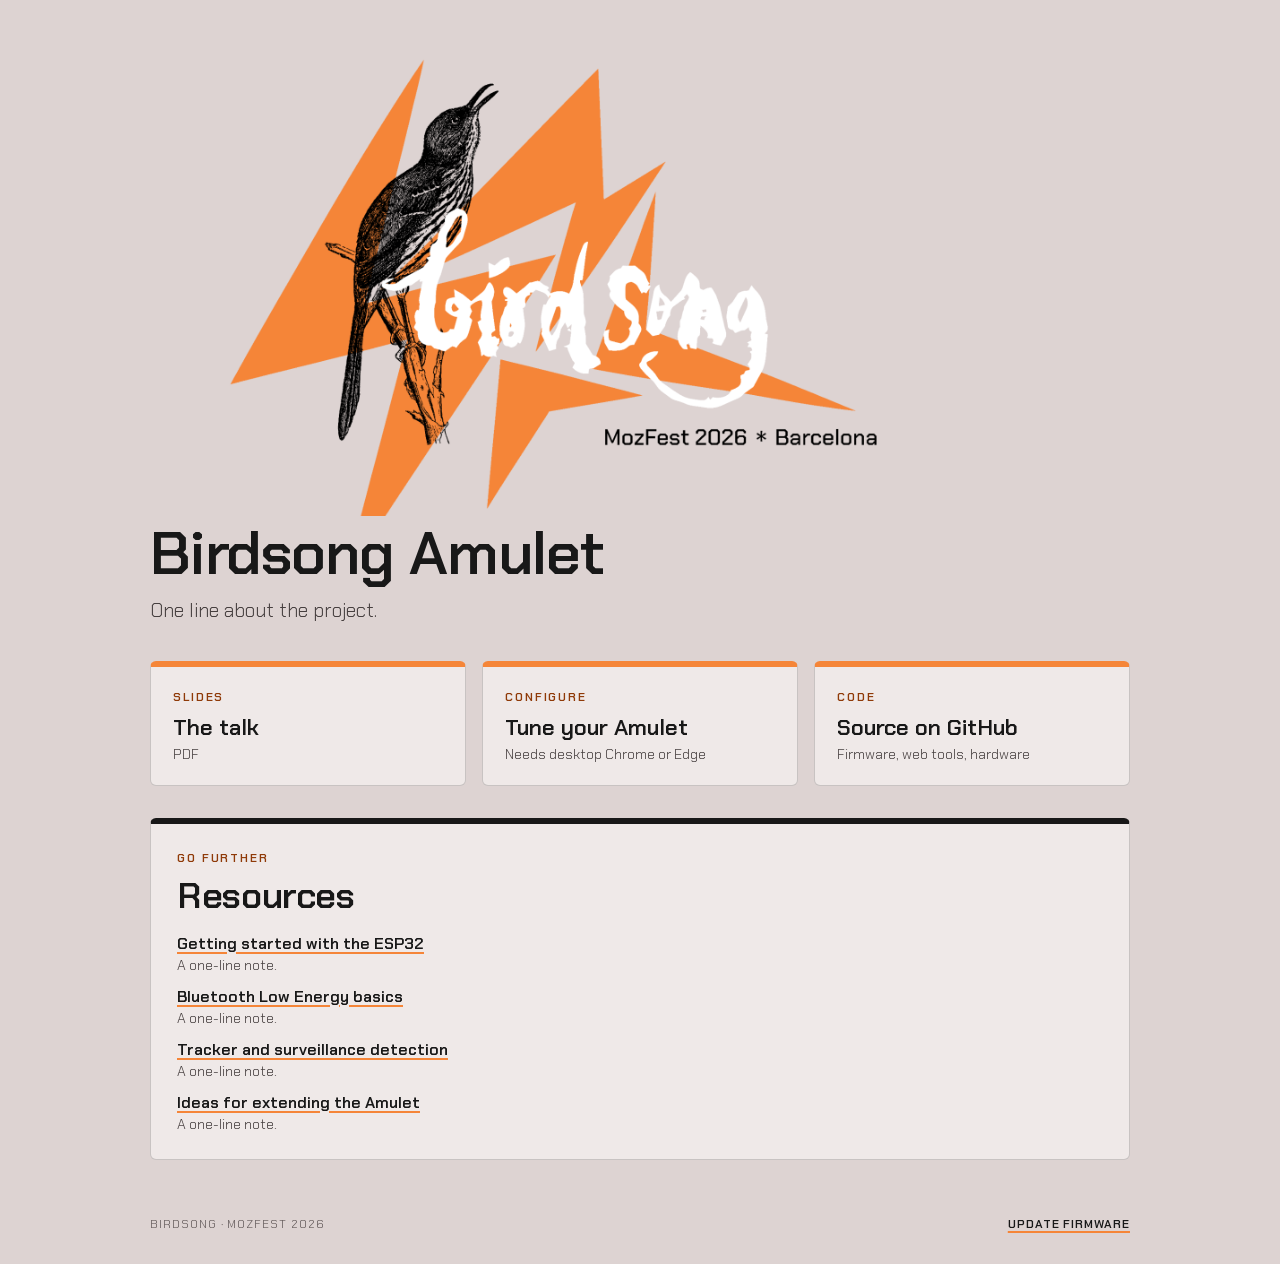
==== web/index.html @ d7c168b2 "ready for workshop" ====
<!doctype html>
<html lang="en">
<head>
  <meta charset="utf-8">
  <meta name="viewport" content="width=device-width, initial-scale=1">
  <meta name="theme-color" content="#ddd3d2">
  <title>Birdsong Amulet</title>
  <link rel="preload" href="fonts/chakra-petch-300-latin.woff2" as="font" type="font/woff2" crossorigin>
  <link rel="preload" href="fonts/chakra-petch-600-latin.woff2" as="font" type="font/woff2" crossorigin>
  <link rel="stylesheet" href="styles.css">
</head>
<body class="landing-page">
  <header class="masthead">
    <img class="masthead-art" src="birdsong-mozfest-2026.png" width="960" height="540"
      alt="Birdsong. MozFest 2026, Barcelona.">
    <h1>Birdsong Amulet</h1>
    <p class="lede">One line about the project.</p>
  </header>

  <main>
    <nav class="link-list" aria-label="Project links">
      <!-- TODO: drop the PDF into web/ with this name, or change the href. -->
      <a class="link-card" href="birdsong-mozfest-2026-slides.pdf">
        <span class="section-kicker">Slides</span>
        <span class="link-title">The talk</span>
        <span class="link-note">PDF</span>
      </a>
      <a class="link-card" href="config.html">
        <span class="section-kicker">Configure</span>
        <span class="link-title">Tune your Amulet</span>
        <span class="link-note">Needs desktop Chrome or Edge</span>
      </a>
      <a class="link-card" href="https://github.com/such-curious-methods/birdsong-amulet">
        <span class="section-kicker">Code</span>
        <span class="link-title">Source on GitHub</span>
        <span class="link-note">Firmware, web tools, hardware</span>
      </a>
    </nav>

    <section class="resources" aria-labelledby="resources-title">
      <p class="section-kicker">Go further</p>
      <h2 id="resources-title">Resources</h2>
      <!-- TODO: fill in titles, links and one-line notes. -->
      <ul class="resource-list">
        <li><a href="#">Getting started with the ESP32</a> <span>A one-line note.</span></li>
        <li><a href="#">Bluetooth Low Energy basics</a> <span>A one-line note.</span></li>
        <li><a href="#">Tracker and surveillance detection</a> <span>A one-line note.</span></li>
        <li><a href="#">Ideas for extending the Amulet</a> <span>A one-line note.</span></li>
      </ul>
    </section>
  </main>

  <footer>
    <span>Birdsong · MozFest 2026</span>
    <a href="flash.html">Update firmware</a>
  </footer>
</body>
</html>
---- web/styles.css ----
/* Birdsong / MozFest 2026 palette, sampled from the event poster: flat warm
   grey paper, one orange, near-black ink. LED colors sit in dark wells so a
   dim cyan or yellow still reads as light. */

@font-face {
  font-family: "Chakra Petch";
  font-style: normal;
  font-weight: 300;
  font-display: swap;
  src: url("fonts/chakra-petch-300-latin.woff2") format("woff2");
  unicode-range: U+0000-00FF, U+0131, U+0152-0153, U+02BB-02BC, U+02C6, U+02DA, U+02DC, U+0304, U+0308, U+0329, U+2000-206F, U+20AC, U+2122, U+2191, U+2193, U+2212, U+2215, U+FEFF, U+FFFD;
}

@font-face {
  font-family: "Chakra Petch";
  font-style: normal;
  font-weight: 300;
  font-display: swap;
  src: url("fonts/chakra-petch-300-latin-ext.woff2") format("woff2");
  unicode-range: U+0100-02BA, U+02BD-02C5, U+02C7-02CC, U+02CE-02D7, U+02DD-02FF, U+0304, U+0308, U+0329, U+1D00-1DBF, U+1E00-1E9F, U+1EF2-1EFF, U+2020, U+20A0-20AB, U+20AD-20C4, U+2113, U+2C60-2C7F, U+A720-A7FF;
}

@font-face {
  font-family: "Chakra Petch";
  font-style: normal;
  font-weight: 600;
  font-display: swap;
  src: url("fonts/chakra-petch-600-latin.woff2") format("woff2");
  unicode-range: U+0000-00FF, U+0131, U+0152-0153, U+02BB-02BC, U+02C6, U+02DA, U+02DC, U+0304, U+0308, U+0329, U+2000-206F, U+20AC, U+2122, U+2191, U+2193, U+2212, U+2215, U+FEFF, U+FFFD;
}

@font-face {
  font-family: "Chakra Petch";
  font-style: normal;
  font-weight: 600;
  font-display: swap;
  src: url("fonts/chakra-petch-600-latin-ext.woff2") format("woff2");
  unicode-range: U+0100-02BA, U+02BD-02C5, U+02C7-02CC, U+02CE-02D7, U+02DD-02FF, U+0304, U+0308, U+0329, U+1D00-1DBF, U+1E00-1E9F, U+1EF2-1EFF, U+2020, U+20A0-20AB, U+20AD-20C4, U+2113, U+2C60-2C7F, U+A720-A7FF;
}

:root {
  color-scheme: light;
  --paper: #ddd3d2;
  --card: #efe9e8;
  --field: #f8f5f4;
  --ink: #181818;
  --muted: #463f3f;
  --dim: #625959;
  --line: rgba(24, 24, 24, 0.18);
  --line-strong: rgba(24, 24, 24, 0.42);
  --orange: #f58538;
  --orange-hover: #ff9a52;
  --orange-text: #8f3a08;
  --orange-tint: rgba(245, 133, 56, 0.14);
  --good: #1d6b46;
  --bad: #b1261c;
  --well: #181818;
  --well-line: rgba(255, 255, 255, 0.12);
  --well-text: #d9d0cf;
  --radius: 6px;
  --font: "Chakra Petch", ui-sans-serif, system-ui, -apple-system, BlinkMacSystemFont, "Segoe UI", sans-serif;
  --light: 300;
  --semibold: 600;
  font-family: var(--font);
  font-weight: var(--light);
  font-synthesis: none;
}

* {
  box-sizing: border-box;
}

body {
  min-width: 320px;
  min-height: 100vh;
  margin: 0;
  overflow-x: hidden;
  color: var(--ink);
  background: var(--paper);
}

button,
select,
input {
  font: inherit;
}

button {
  color: inherit;
}

button:focus-visible,
select:focus-visible,
input:focus-visible,
a:focus-visible {
  outline: 2px solid var(--ink);
  outline-offset: 3px;
}

.masthead,
main,
footer {
  width: min(1680px, calc(100% - 40px));
  margin-inline: auto;
}

.masthead {
  padding: 32px 0 36px;
}

.masthead-art {
  display: block;
  width: min(100%, 860px);
  height: auto;
}

/* The poster links home; keep it a plain image, no underline or text color. */
.masthead-link {
  display: block;
  width: fit-content;
  max-width: 100%;
}

.eyebrow,
.section-kicker {
  margin: 0 0 10px;
  color: var(--orange-text);
  font-size: 0.74rem;
  font-weight: var(--semibold);
  letter-spacing: 0.16em;
  text-transform: uppercase;
}

.title-row {
  display: flex;
  flex-wrap: wrap;
  align-items: end;
  justify-content: space-between;
  gap: 12px 48px;
}

h1,
h2,
h3 {
  margin: 0;
  font-family: var(--font);
  font-weight: var(--semibold);
  text-wrap: balance;
}

h1 {
  max-width: 800px;
  font-size: clamp(2.2rem, 5vw, 3.8rem);
  line-height: 1;
  letter-spacing: -0.02em;
}

h2 {
  font-size: clamp(1.6rem, 3vw, 2.3rem);
  line-height: 1.05;
  letter-spacing: -0.01em;
}

.lede {
  max-width: 610px;
  margin: 12px 0 0;
  color: var(--muted);
  font-size: clamp(1rem, 2vw, 1.2rem);
  line-height: 1.5;
}

main {
  display: grid;
  grid-template-columns: minmax(0, 1fr) 320px;
  gap: 24px;
  padding-bottom: 56px;
}

.connection-panel,
.atelier,
.privacy-note {
  border: 1px solid var(--line);
  border-radius: var(--radius);
  background: var(--card);
}

.connection-panel {
  grid-column: 1 / -1;
  display: grid;
  grid-template-columns: 48px minmax(0, 1fr) auto;
  align-items: center;
  gap: 22px;
  padding: 24px 28px;
  border-left: 6px solid var(--orange);
}

/* Section numbers are small orange tags, like the poster's flat shapes. */
.section-number {
  justify-self: start;
  width: fit-content;
  padding: 4px 8px;
  border-radius: 3px;
  color: var(--ink);
  background: var(--orange);
  font-size: 0.74rem;
  font-weight: var(--semibold);
  letter-spacing: 0.1em;
  font-variant-numeric: tabular-nums;
}

.connection-copy h2 {
  font-size: 2rem;
}

.connection-copy p:last-child {
  max-width: 610px;
  margin: 10px 0 0;
  color: var(--muted);
  line-height: 1.5;
}

.connection-actions {
  display: grid;
  justify-items: stretch;
  gap: 12px;
  min-width: 214px;
}

.connection-feedback,
.browser-note {
  grid-column: 2 / -1;
  margin: -6px 0 0;
  font-size: 0.82rem;
}

.connection-feedback {
  color: var(--muted);
}

.connection-feedback[data-kind="success"] { color: var(--good); }
.connection-feedback[data-kind="error"] { color: var(--bad); }
.connection-feedback[data-kind="working"] { color: var(--orange-text); }

.browser-note {
  margin-top: -14px;
  color: var(--dim);
}

.button {
  min-height: 44px;
  padding: 10px 18px;
  border: 2px solid transparent;
  border-radius: var(--radius);
  font-weight: var(--semibold);
  letter-spacing: 0.02em;
  cursor: pointer;
  transition: transform 140ms ease, background-color 140ms ease, border-color 140ms ease, color 140ms ease;
}

.button:hover:not(:disabled) {
  transform: translateY(-2px);
}

.button:disabled {
  cursor: not-allowed;
  opacity: 0.4;
}

.button-primary {
  color: var(--ink);
  background: var(--orange);
}

.button-primary:hover:not(:disabled) {
  background: var(--orange-hover);
}

.button-secondary {
  color: var(--ink);
  border-color: var(--ink);
  background: transparent;
}

.button-secondary:hover:not(:disabled) {
  color: var(--field);
  background: var(--ink);
}

.connection-state {
  display: flex;
  align-items: center;
  justify-content: center;
  gap: 8px;
  color: var(--muted);
  font-size: 0.82rem;
}

.state-light {
  width: 9px;
  height: 9px;
  border-radius: 50%;
  background: #8c8282;
}

.connection-state[data-state="working"] .state-light {
  background: var(--orange);
}

.connection-state[data-state="connected"] .state-light {
  background: var(--good);
}

.connection-state[data-state="error"] .state-light {
  background: var(--bad);
}

.editors {
  display: grid;
  min-width: 0;
  gap: 24px;
}

.atelier {
  min-width: 0;
  padding: 30px;
}

.atelier[data-editor="call"] {
  border-top: 6px solid var(--orange);
}

.atelier[data-editor="response"] {
  border-top: 6px solid var(--ink);
}

.atelier-heading {
  margin-bottom: 22px;
}

.atelier-heading .section-number {
  margin-bottom: 16px;
}

.atelier-description {
  max-width: 520px;
  margin: 10px 0 0;
  color: var(--muted);
  line-height: 1.5;
}

.timing-panel {
  display: grid;
  grid-template-columns: repeat(2, minmax(0, 1fr));
  gap: 1px;
  margin-bottom: 18px;
  overflow: hidden;
  border: 1px solid var(--line);
  border-radius: var(--radius);
  background: var(--line);
}

.timing-control {
  position: relative;
  display: grid;
  grid-template-columns: minmax(0, 1fr) auto;
  gap: 6px 16px;
  padding: 16px 18px;
  background: var(--field);
}

.timing-name {
  font-weight: var(--semibold);
}

.timing-control input[type="range"] {
  grid-column: 1 / -1;
  width: 100%;
  margin: 6px 0 0;
  accent-color: var(--orange);
  cursor: pointer;
}

.timing-control output {
  grid-column: 2;
  grid-row: 1;
  min-width: 62px;
  color: var(--ink);
  font-weight: var(--semibold);
  font-variant-numeric: tabular-nums;
  text-align: right;
}

.scale-bar {
  display: flex;
  flex-wrap: wrap;
  align-items: center;
  gap: 10px 14px;
  margin-bottom: 12px;
  color: var(--muted);
  font-size: 0.82rem;
}

.scale-field {
  display: flex;
  align-items: center;
  gap: 9px;
}

.octave-shift {
  display: flex;
  align-items: center;
  gap: 6px;
}

.octave-shift .icon-button {
  width: 34px;
  height: 34px;
  font-size: 0.7rem;
}

.scale-field span,
.octave-shift > span {
  font-weight: var(--semibold);
  letter-spacing: 0.09em;
  text-transform: uppercase;
}

.scale-bar select {
  min-height: 34px;
  padding: 5px 8px;
  border: 1px solid var(--line-strong);
  border-radius: 4px;
  color: var(--ink);
  background: var(--field);
}

.scale-bar select:disabled {
  opacity: 0.4;
}

.audition-toggle {
  display: flex;
  align-items: center;
  gap: 7px;
  margin-left: auto;
  cursor: pointer;
}

.audition-toggle input {
  accent-color: var(--orange);
}

/* One row of step columns, like a step sequencer: slider height is pitch. */
.steps {
  display: grid;
  grid-auto-flow: column;
  grid-auto-columns: minmax(92px, 170px);
  gap: 10px;
  overflow-x: auto;
  padding-bottom: 4px;
}

.tone-card {
  --step-color: #00aa80;
  position: relative;
  display: flex;
  flex-direction: column;
  align-items: center;
  gap: 8px;
  min-width: 0;
  padding: 12px 8px;
  overflow: hidden;
  text-align: center;
  border: 1px solid var(--line);
  border-top: 4px solid var(--step-color);
  border-radius: var(--radius);
  background: var(--field);
}

.tone-card.playing {
  border-color: var(--step-color);
  box-shadow:
    0 0 0 2px var(--step-color),
    0 6px 18px color-mix(in srgb, var(--step-color) 35%, transparent);
}

.step-number,
.frequency,
.color-value {
  font-variant-numeric: tabular-nums;
}

.step-number {
  color: var(--orange-text);
  font-size: 0.74rem;
  font-weight: var(--semibold);
  letter-spacing: 0.12em;
}

.reorder-buttons {
  display: flex;
  gap: 4px;
}

.icon-button {
  width: 30px;
  height: 28px;
  padding: 0;
  border: 1px solid var(--line-strong);
  border-radius: 4px;
  color: var(--ink);
  background: transparent;
  cursor: pointer;
}

.icon-button:hover:not(:disabled) {
  background: var(--orange-tint);
}

.icon-button:disabled {
  cursor: default;
  opacity: 0.25;
}

.nudge-button {
  width: 100%;
  font-size: 0.7rem;
}

/* The pitch column is a dark well so the note's LED color reads as light.
   The faint lines mark each C (C5, C6, C7) at the same height in every
   column; the inset matches half the native slider thumb. */
.pitch-track {
  --knob-height: 14px; /* Matches KNOB_HEIGHT_PX in app.js. */
  position: relative;
  width: 100%;
  height: 200px;
  border-radius: 4px;
  background: var(--well);
  cursor: grab;
  touch-action: none;
}

.pitch-track.dragging {
  cursor: grabbing;
}

.pitch-track::before {
  position: absolute;
  inset: calc(var(--knob-height) / 2) 0;
  border-bottom: 1px solid var(--well-line);
  background: repeating-linear-gradient(to bottom, var(--well-line) 0 1px, transparent 1px 25%);
  content: "";
  pointer-events: none;
}

.pitch-rail,
.pitch-fill {
  position: absolute;
  left: 50%;
  width: 4px;
  border-radius: 2px;
  transform: translateX(-50%);
  pointer-events: none;
}

.pitch-rail {
  top: 0;
  bottom: 0;
  background: rgba(255, 255, 255, 0.16);
}

.pitch-fill {
  bottom: 0;
  height: calc((var(--knob-height) / 2) + (100% - var(--knob-height)) * var(--pitch));
  background: var(--step-color);
  box-shadow: 0 0 10px color-mix(in srgb, var(--step-color) 60%, transparent);
}

/* Spans most of the column to show the whole width is grabbable. */
.pitch-knob {
  position: absolute;
  right: 10%;
  bottom: calc((100% - var(--knob-height)) * var(--pitch));
  left: 10%;
  height: var(--knob-height);
  border: 1px solid color-mix(in srgb, var(--step-color) 60%, white);
  border-radius: calc(var(--knob-height) / 2);
  background: var(--step-color);
  box-shadow: 0 0 14px color-mix(in srgb, var(--step-color) 60%, transparent);
  pointer-events: none;
  transition: transform 120ms ease;
}

.pitch-track:hover .pitch-knob,
.pitch-track.dragging .pitch-knob {
  transform: scaleY(1.2);
}

.pitch-track:has(.pitch-slider:focus-visible) {
  outline: 2px solid var(--ink);
  outline-offset: 3px;
}

/* The native slider is invisible: it supplies keyboard control and screen
   reader semantics, while .pitch-track handles pointer input. */
.pitch-slider {
  position: absolute;
  inset: 0;
  width: 100%;
  height: 100%;
  margin: 0;
  writing-mode: vertical-lr;
  direction: rtl;
  opacity: 0;
  pointer-events: none;
}

.note-field {
  width: 100%;
}

.rest-toggle {
  padding: 4px 10px;
  border: 1px solid var(--line-strong);
  border-radius: 4px;
  color: var(--muted);
  background: transparent;
  font-size: 0.7rem;
  font-weight: var(--semibold);
  letter-spacing: 0.08em;
  text-transform: uppercase;
  cursor: pointer;
}

.rest-toggle[aria-pressed="true"] {
  border-color: var(--ink);
  color: var(--ink);
  background: var(--orange);
}

/* A rest keeps its column and light but has no pitch to show. */
.tone-card.rest .pitch-knob,
.tone-card.rest .pitch-fill,
.tone-card.rest .pitch-rail {
  display: none;
}

.tone-card.rest .pitch-track {
  cursor: default;
}

.tone-card.rest .pitch-track::after {
  position: absolute;
  inset: 0;
  display: flex;
  align-items: center;
  justify-content: center;
  color: var(--well-text);
  font-size: 0.74rem;
  font-weight: var(--semibold);
  letter-spacing: 0.14em;
  text-transform: uppercase;
  content: "Rest";
}

.tone-card.rest .note-select {
  opacity: 0.55;
}

.note-select {
  width: 100%;
  min-height: 36px;
  padding: 6px 4px;
  border: 1px solid var(--line-strong);
  border-radius: 4px;
  color: var(--ink);
  background: var(--card);
  font-weight: var(--semibold);
  text-align: center;
}

.tone-card.off-scale .note-select {
  border-style: dashed;
  border-color: var(--dim);
  color: var(--dim);
}

.color-field {
  display: flex;
  justify-content: center;
}

.sr-only {
  position: absolute;
  width: 1px;
  height: 1px;
  overflow: hidden;
  clip-path: inset(50%);
  white-space: nowrap;
}

input[type="color"] {
  width: 38px;
  height: 30px;
  padding: 0;
  border: 0;
  background: transparent;
  cursor: pointer;
}

input[type="color"]::-webkit-color-swatch-wrapper {
  padding: 0;
}

input[type="color"]::-webkit-color-swatch {
  border: 2px solid var(--ink);
  border-radius: 4px;
}

.color-value {
  color: var(--ink);
  font-size: 0.75rem;
  letter-spacing: 0;
}

.frequency {
  color: var(--dim);
  font-size: 0.72rem;
}

.remove-button {
  position: relative;
  z-index: 1;
  margin-top: auto;
  padding: 0;
  border: 0;
  color: var(--bad);
  background: transparent;
  font-size: 0.78rem;
  cursor: pointer;
}

.remove-button:disabled {
  cursor: default;
  opacity: 0.25;
}

.add-step-cell {
  display: flex;
}

.add-step-cell[hidden] {
  display: none;
}

/* Fills a whole strip cell, the same size as a note column. */
.add-step-button {
  display: flex;
  flex: 1;
  flex-direction: column;
  align-items: center;
  justify-content: center;
  gap: 10px;
  min-height: 120px;
  padding: 12px 8px;
  border: 2px dashed var(--line-strong);
  border-radius: var(--radius);
  color: var(--muted);
  background: transparent;
  font-size: 0.82rem;
  font-weight: var(--semibold);
  letter-spacing: 0.04em;
  cursor: pointer;
  transition: border-color 140ms ease, color 140ms ease, background-color 140ms ease;
}

.add-step-button:hover,
.add-step-button:focus-visible {
  border-color: var(--ink);
  color: var(--ink);
  background: var(--orange-tint);
}

.add-step-plus {
  font-size: 2rem;
  font-weight: var(--light);
  line-height: 1;
}

.compose-tools {
  display: flex;
  align-items: center;
  gap: 18px;
  padding: 18px 0 22px;
}

.paint-all {
  display: flex;
  align-items: center;
  gap: 9px;
  color: var(--muted);
  font-size: 0.82rem;
}

.paint-all input {
  width: 31px;
  height: 28px;
}

.text-button {
  padding: 3px 0;
  border: 0;
  border-bottom: 2px solid var(--orange);
  color: var(--ink);
  background: transparent;
  font-size: 0.82rem;
  font-weight: var(--semibold);
  cursor: pointer;
}

.text-button:hover:not(:disabled) {
  color: var(--orange-text);
}

.text-button:disabled {
  cursor: not-allowed;
  opacity: 0.35;
}

.duration {
  margin: 0 0 0 auto;
  color: var(--dim);
  font-size: 0.78rem;
  font-variant-numeric: tabular-nums;
}

.action-bar {
  padding: 16px 18px;
  border-radius: var(--radius);
  background: var(--orange-tint);
}

.action-buttons {
  display: flex;
  flex-wrap: wrap;
  align-items: center;
  gap: 10px 14px;
}

.feedback {
  min-height: 24px;
  margin-top: 14px;
  color: var(--muted);
  font-size: 0.86rem;
}

.feedback[data-kind="success"] { color: var(--good); }
.feedback[data-kind="error"] { color: var(--bad); }
.feedback[data-kind="working"] { color: var(--orange-text); }

.privacy-note {
  align-self: start;
  padding: 26px;
  border-top: 6px solid var(--ink);
}

.privacy-note h2 {
  font-size: 1.8rem;
}

.privacy-note p:last-child {
  margin: 14px 0 0;
  color: var(--muted);
  line-height: 1.6;
}

a {
  color: var(--ink);
  font-weight: var(--semibold);
  text-decoration-color: var(--orange);
  text-decoration-thickness: 2px;
  text-underline-offset: 3px;
}

a:hover {
  color: var(--orange-text);
}

.firmware-link {
  color: var(--muted);
  font-size: 0.9rem;
}

footer {
  display: flex;
  flex-wrap: wrap;
  justify-content: space-between;
  gap: 8px 18px;
  padding: 0 0 32px;
  color: var(--dim);
  font-size: 0.74rem;
  letter-spacing: 0.08em;
  text-transform: uppercase;
}

/* Landing page: one narrow column of link cards and a resource list. */
.landing-page .masthead,
.landing-page main,
.landing-page footer {
  width: min(980px, calc(100% - 40px));
}

.landing-page .masthead h1 {
  margin-top: 8px;
}

.landing-page main {
  grid-template-columns: minmax(0, 1fr);
  gap: 32px;
}

.link-list {
  display: grid;
  grid-template-columns: repeat(auto-fit, minmax(220px, 1fr));
  gap: 16px;
}

.link-card {
  display: grid;
  align-content: start;
  gap: 4px;
  padding: 22px;
  border: 1px solid var(--line);
  border-top: 6px solid var(--orange);
  border-radius: var(--radius);
  color: var(--ink);
  background: var(--card);
  font-weight: var(--light);
  text-decoration: none;
  transition: transform 140ms ease, border-color 140ms ease;
}

.link-card:hover {
  color: var(--ink);
  border-color: var(--ink);
  transform: translateY(-2px);
}

.link-card .section-kicker {
  margin-bottom: 6px;
}

.link-title {
  font-size: 1.4rem;
  font-weight: var(--semibold);
  line-height: 1.15;
}

.link-note {
  color: var(--muted);
  font-size: 0.9rem;
}

.resources {
  padding: 26px;
  border: 1px solid var(--line);
  border-top: 6px solid var(--ink);
  border-radius: var(--radius);
  background: var(--card);
}

.resource-list {
  display: grid;
  gap: 12px;
  margin: 18px 0 0;
  padding: 0;
  list-style: none;
}

.resource-list span {
  display: block;
  margin-top: 2px;
  color: var(--muted);
  font-size: 0.9rem;
}

@media (max-width: 1180px) {
  .compose-tools {
    flex-wrap: wrap;
  }
}

@media (max-width: 1050px) {
  main {
    grid-template-columns: 1fr;
  }

  .editors,
  .privacy-note {
    grid-column: 1;
  }

  .connection-panel {
    grid-template-columns: 38px 1fr;
  }

  .connection-actions,
  .connection-feedback,
  .browser-note {
    grid-column: 2;
  }

  .connection-actions {
    justify-self: start;
  }
}

@media (max-width: 650px) {
  .masthead,
  main,
  footer {
    width: min(100% - 32px, 1680px);
  }

  .masthead {
    padding: 16px 0 24px;
  }

  .connection-panel {
    display: block;
    padding: 22px;
  }

  .connection-panel .section-number {
    margin-bottom: 14px;
  }

  .connection-actions {
    margin-top: 20px;
  }

  .browser-note {
    margin-top: 8px;
  }

  .connection-feedback {
    margin-top: 14px;
  }

  .atelier {
    padding: 22px 16px;
  }

  .compose-tools {
    display: grid;
    align-items: stretch;
  }

  .steps {
    grid-auto-flow: row;
    grid-template-columns: repeat(2, minmax(0, 1fr));
    overflow-x: visible;
  }

  /* A vertical slider fights page scrolling on touch screens. */
  .pitch-track {
    display: none;
  }

  .audition-toggle {
    margin-left: 0;
  }

  .timing-panel {
    grid-template-columns: 1fr;
  }

  .duration {
    margin-left: 0;
  }

  .action-buttons {
    display: grid;
    align-items: stretch;
  }
}

@media (prefers-reduced-motion: reduce) {
  *,
  *::before,
  *::after {
    scroll-behavior: auto !important;
    transition-duration: 0.01ms !important;
  }
}
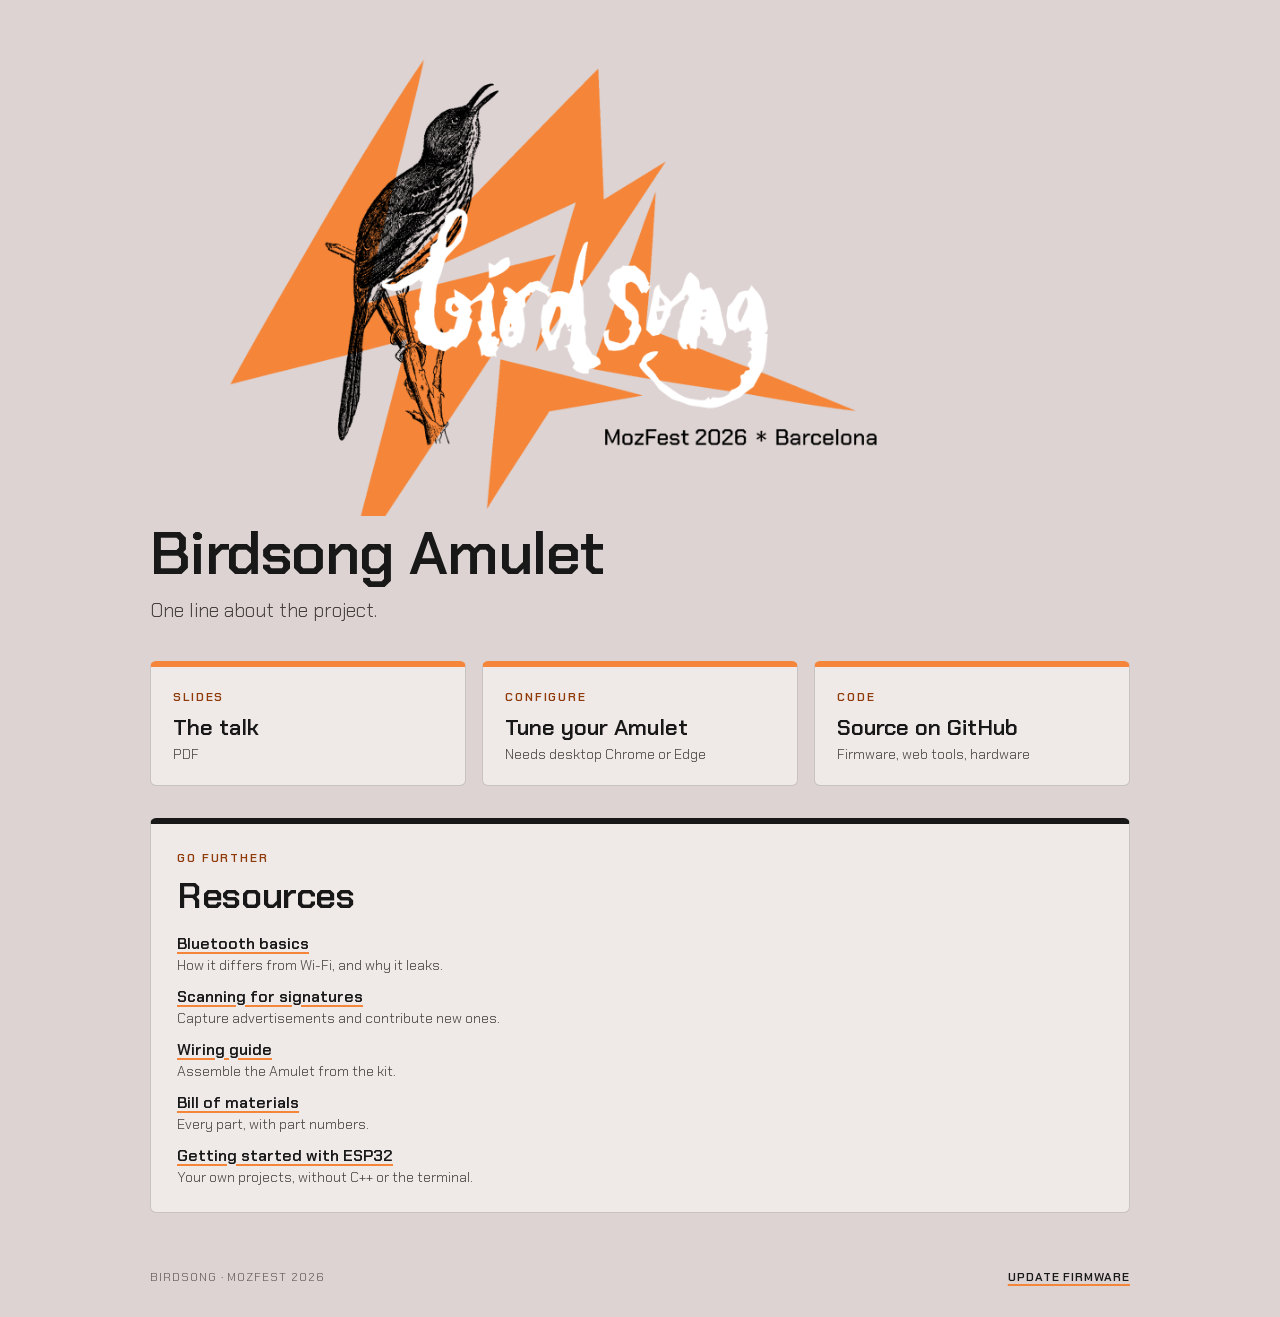
==== commit 3a39f22b: "add resources" ====
--- a/web/index.html
+++ b/web/index.html
@@ -40,12 +40,12 @@
     <section class="resources" aria-labelledby="resources-title">
       <p class="section-kicker">Go further</p>
       <h2 id="resources-title">Resources</h2>
-      <!-- TODO: fill in titles, links and one-line notes. -->
       <ul class="resource-list">
-        <li><a href="#">Getting started with the ESP32</a> <span>A one-line note.</span></li>
-        <li><a href="#">Bluetooth Low Energy basics</a> <span>A one-line note.</span></li>
-        <li><a href="#">Tracker and surveillance detection</a> <span>A one-line note.</span></li>
-        <li><a href="#">Ideas for extending the Amulet</a> <span>A one-line note.</span></li>
+        <li><a href="bluetooth-basics.html">Bluetooth basics</a> <span>How it differs from Wi-Fi, and why it leaks.</span></li>
+        <li><a href="scanning.html">Scanning for signatures</a> <span>Capture advertisements and contribute new ones.</span></li>
+        <li><a href="wiring.html">Wiring guide</a> <span>Assemble the Amulet from the kit.</span></li>
+        <li><a href="bom.html">Bill of materials</a> <span>Every part, with part numbers.</span></li>
+        <li><a href="esp32-getting-started.html">Getting started with ESP32</a> <span>Your own projects, without C++ or the terminal.</span></li>
       </ul>
     </section>
   </main>
--- a/web/styles.css
+++ b/web/styles.css
@@ -985,6 +985,223 @@
   font-size: 0.9rem;
 }
 
+/* Topic pages: a compact poster header that links home, then reading cards. */
+.doc-page .masthead,
+.doc-page main,
+.doc-page footer {
+  width: min(860px, calc(100% - 40px));
+}
+
+.doc-page .masthead {
+  padding-bottom: 24px;
+}
+
+.doc-page .masthead-art {
+  width: min(100%, 340px);
+}
+
+.doc-page .masthead h1 {
+  margin-top: 6px;
+}
+
+.doc-page main {
+  grid-template-columns: minmax(0, 1fr);
+  gap: 20px;
+}
+
+.back-link {
+  display: inline-block;
+  margin-bottom: 10px;
+  font-size: 0.9rem;
+}
+
+.prose {
+  padding: 26px 28px;
+  border: 1px solid var(--line);
+  border-top: 6px solid var(--orange);
+  border-radius: var(--radius);
+  background: var(--card);
+  line-height: 1.6;
+}
+
+.prose:nth-of-type(even) {
+  border-top-color: var(--ink);
+}
+
+.prose > :first-child {
+  margin-top: 0;
+}
+
+.prose > :last-child {
+  margin-bottom: 0;
+}
+
+.prose h2 {
+  margin-bottom: 12px;
+  font-size: clamp(1.4rem, 3vw, 1.9rem);
+}
+
+.prose h3 {
+  margin: 22px 0 8px;
+  font-size: 1.15rem;
+}
+
+.prose p,
+.prose li {
+  max-width: 68ch;
+}
+
+.prose ul,
+.prose ol {
+  padding-left: 1.3em;
+}
+
+.prose li + li {
+  margin-top: 6px;
+}
+
+.prose strong {
+  font-weight: var(--semibold);
+}
+
+code,
+pre,
+kbd {
+  font-family: ui-monospace, SFMono-Regular, Menlo, Consolas, monospace;
+  font-size: 0.88em;
+}
+
+:not(pre) > code,
+kbd {
+  padding: 1px 5px;
+  border: 1px solid var(--line);
+  border-radius: 3px;
+  background: var(--field);
+}
+
+pre {
+  overflow-x: auto;
+  margin: 14px 0;
+  padding: 14px 16px;
+  border-radius: var(--radius);
+  color: var(--well-text);
+  background: var(--well);
+  line-height: 1.5;
+}
+
+.table-wrap {
+  overflow-x: auto;
+  margin: 14px 0;
+}
+
+.prose table {
+  width: 100%;
+  border-collapse: collapse;
+  font-size: 0.92rem;
+}
+
+.prose th,
+.prose td {
+  padding: 8px 10px;
+  border-bottom: 1px solid var(--line);
+  text-align: left;
+  vertical-align: top;
+}
+
+.prose th {
+  font-weight: var(--semibold);
+  border-bottom-color: var(--line-strong);
+}
+
+.prose td.num {
+  text-align: right;
+  font-variant-numeric: tabular-nums;
+}
+
+.callout {
+  margin: 16px 0;
+  padding: 12px 16px;
+  border-left: 4px solid var(--orange);
+  border-radius: 0 var(--radius) var(--radius) 0;
+  background: var(--orange-tint);
+}
+
+.callout.warning {
+  border-left-color: var(--bad);
+  background: rgba(177, 38, 28, 0.08);
+}
+
+.placeholder {
+  color: var(--dim);
+  font-style: italic;
+}
+
+.diagram {
+  margin: 16px 0;
+  padding: 12px;
+  overflow-x: auto;
+  border: 1px solid var(--line);
+  border-radius: var(--radius);
+  background: var(--field);
+}
+
+.diagram svg {
+  display: block;
+  width: 100%;
+  min-width: 560px;
+  height: auto;
+}
+
+.diagram text {
+  fill: var(--ink);
+  font-family: var(--font);
+  font-size: 13px;
+}
+
+.diagram .label-strong {
+  font-weight: var(--semibold);
+}
+
+.diagram .label-note {
+  fill: var(--dim);
+  font-size: 11.5px;
+}
+
+.diagram .part {
+  fill: var(--card);
+  stroke: var(--line-strong);
+  stroke-width: 1.5;
+}
+
+.diagram .pin {
+  fill: var(--ink);
+}
+
+.diagram .wire-ground {
+  fill: none;
+  stroke: var(--ink);
+  stroke-width: 3;
+  stroke-linejoin: round;
+}
+
+.diagram .wire-signal {
+  fill: none;
+  stroke: var(--orange);
+  stroke-width: 3;
+}
+
+.diagram .unused {
+  fill: none;
+  stroke: var(--bad);
+  stroke-width: 2;
+}
+
+.topic-nav {
+  display: flex;
+  flex-wrap: wrap;
+  gap: 8px 18px;
+}
+
 @media (max-width: 1180px) {
   .compose-tools {
     flex-wrap: wrap;
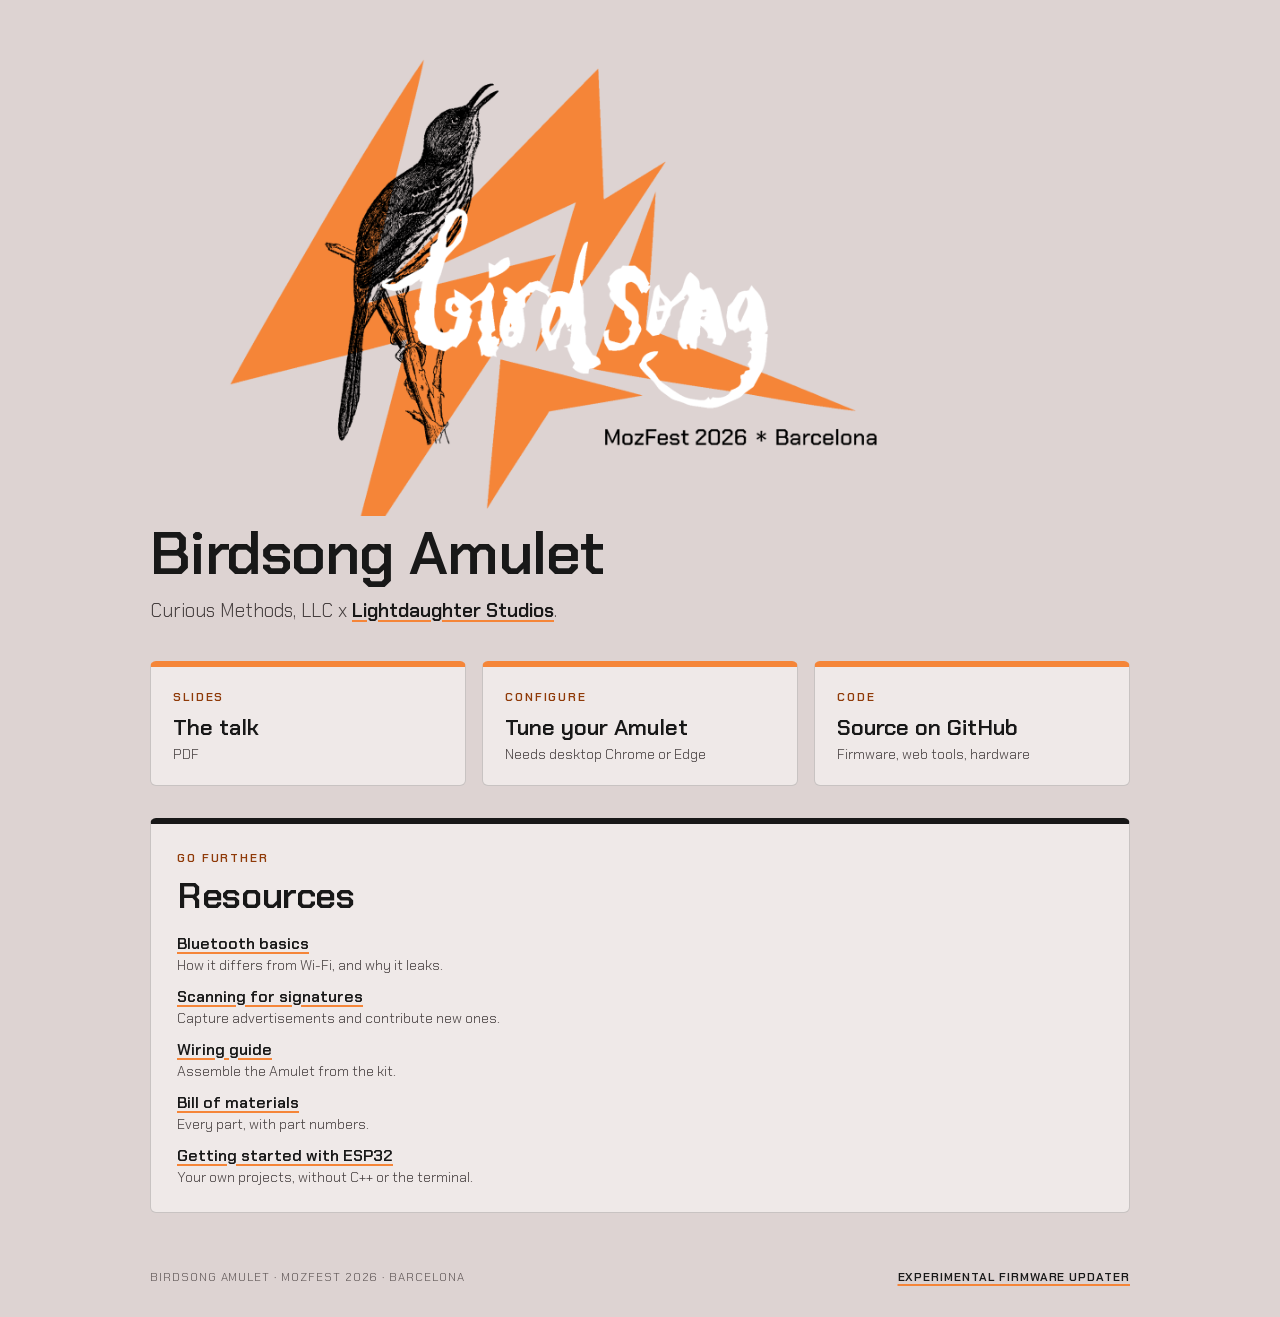
==== commit 20d91283: "add credits" ====
--- a/web/index.html
+++ b/web/index.html
@@ -14,7 +14,7 @@
     <img class="masthead-art" src="birdsong-mozfest-2026.png" width="960" height="540"
       alt="Birdsong. MozFest 2026, Barcelona.">
     <h1>Birdsong Amulet</h1>
-    <p class="lede">One line about the project.</p>
+    <p class="lede">Curious Methods, LLC x <a href="https://www.lightdaughter.com/" target="_blank">Lightdaughter Studios</a>.</p>
   </header>
 
   <main>
@@ -51,8 +51,8 @@
   </main>
 
   <footer>
-    <span>Birdsong · MozFest 2026</span>
-    <a href="flash.html">Update firmware</a>
+    <span>Birdsong Amulet · MozFest 2026 · Barcelona</span>
+    <a href="flash.html">Experimental firmware updater</a>
   </footer>
 </body>
 </html>
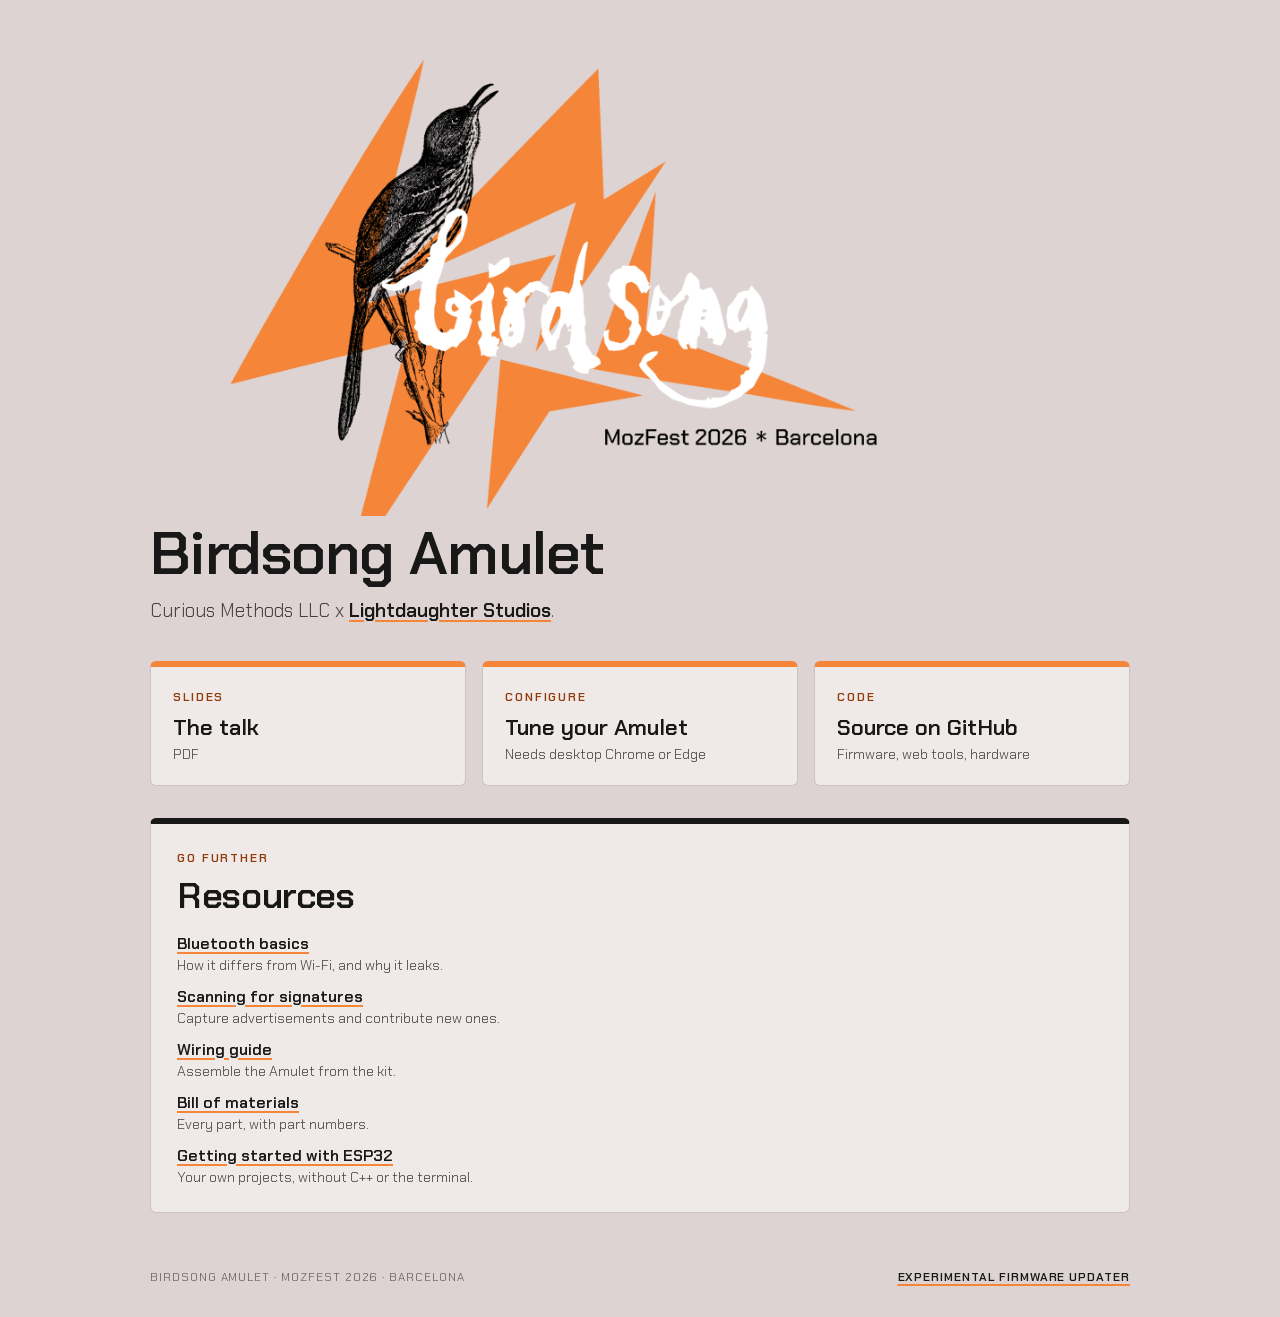
==== commit 38acf710: "misc tweaks" ====
--- a/web/index.html
+++ b/web/index.html
@@ -14,7 +14,7 @@
     <img class="masthead-art" src="birdsong-mozfest-2026.png" width="960" height="540"
       alt="Birdsong. MozFest 2026, Barcelona.">
     <h1>Birdsong Amulet</h1>
-    <p class="lede">Curious Methods, LLC x <a href="https://www.lightdaughter.com/" target="_blank">Lightdaughter Studios</a>.</p>
+    <p class="lede">Curious Methods LLC x <a href="https://www.lightdaughter.com/" target="_blank">Lightdaughter Studios</a>.</p>
   </header>
 
   <main>
@@ -52,7 +52,7 @@
 
   <footer>
     <span>Birdsong Amulet · MozFest 2026 · Barcelona</span>
-    <a href="flash.html">Experimental firmware updater</a>
+    <a href="flash.html" title="Are you sure? It's probably not going to work.">Experimental firmware updater</a>
   </footer>
 </body>
 </html>
